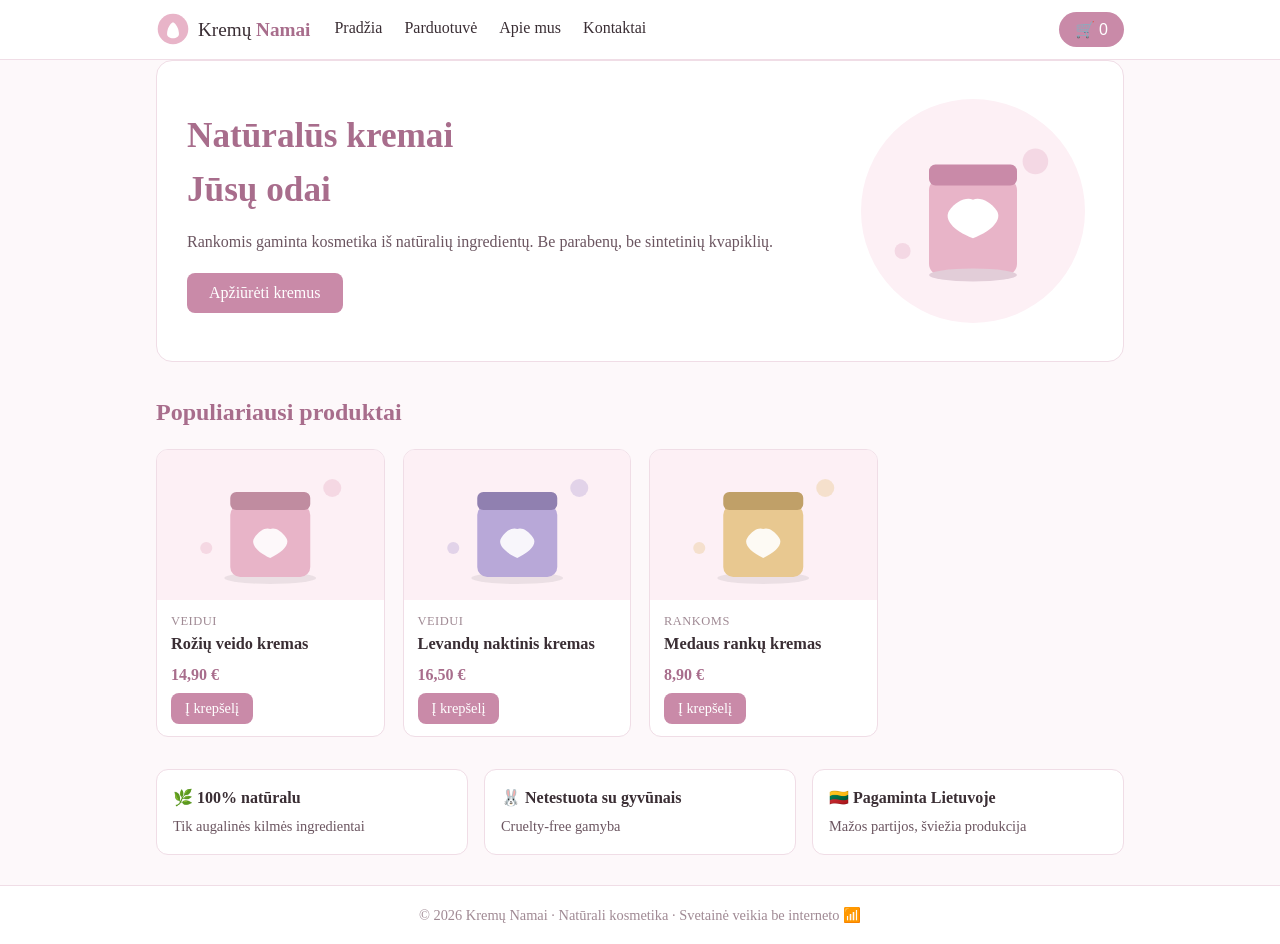
==== data/index.html @ 72586d62 "Add ESP32 WiFi shop Co-authored-by: Copilot App <223556219+Copilot@users.noreply.github.com>" ====
<!DOCTYPE html>
<html lang="lt">
<head>
<meta charset="UTF-8">
<meta name="viewport" content="width=device-width, initial-scale=1.0">
<title>Kremų Namai – Natūrali kosmetika</title>
<link rel="stylesheet" href="style.css">
<link rel="icon" href="favicon.svg" type="image/svg+xml">
</head>
<body>

<header>
  <div class="wrap header-in">
    <a href="#" class="logo" onclick="show('home');return false;">
      <svg viewBox="0 0 40 40" width="34" height="34"><circle cx="20" cy="20" r="18" fill="#e8b4c8"/><path d="M13 26c0-6 3-12 7-14 4 2 7 8 7 14 0 3-3 5-7 5s-7-2-7-5z" fill="#fff"/></svg>
      <span>Kremų <b>Namai</b></span>
    </a>
    <nav>
      <a href="#" onclick="show('home');return false;">Pradžia</a>
      <a href="#" onclick="show('shop');return false;">Parduotuvė</a>
      <a href="#" onclick="show('about');return false;">Apie mus</a>
      <a href="#" onclick="show('contact');return false;">Kontaktai</a>
    </nav>
    <button class="cart-btn" onclick="show('cart')">
      🛒 <span id="cartCount">0</span>
    </button>
  </div>
</header>

<main class="wrap">

<!-- PRADŽIA -->
<section id="page-home" class="page">
  <div class="hero">
    <div class="hero-txt">
      <h1>Natūralūs kremai<br>Jūsų odai</h1>
      <p>Rankomis gaminta kosmetika iš natūralių ingredientų. Be parabenų, be sintetinių kvapiklių.</p>
      <button class="btn" onclick="show('shop')">Apžiūrėti kremus</button>
    </div>
    <svg class="hero-img" viewBox="0 0 300 300">
      <circle cx="150" cy="150" r="140" fill="#fdf0f5"/>
      <rect x="95" y="110" width="110" height="120" rx="14" fill="#e8b4c8"/>
      <rect x="95" y="92" width="110" height="26" rx="8" fill="#c98aa8"/>
      <ellipse cx="150" cy="230" rx="55" ry="8" fill="#e2cdd8"/>
      <path d="M120 150c8-12 22-18 30-14 8-4 22 2 30 14 6 10-4 24-30 34-26-10-36-24-30-34z" fill="#fff"/>
      <circle cx="228" cy="88" r="16" fill="#f4d8e4"/>
      <circle cx="62" cy="200" r="10" fill="#f4d8e4"/>
    </svg>
  </div>

  <h2 class="sec-t">Populiariausi produktai</h2>
  <div class="grid" id="featured"></div>

  <div class="perks">
    <div class="perk"><b>🌿 100% natūralu</b><span>Tik augalinės kilmės ingredientai</span></div>
    <div class="perk"><b>🐰 Netestuota su gyvūnais</b><span>Cruelty-free gamyba</span></div>
    <div class="perk"><b>🇱🇹 Pagaminta Lietuvoje</b><span>Mažos partijos, šviežia produkcija</span></div>
  </div>
</section>

<!-- PARDUOTUVĖ -->
<section id="page-shop" class="page" hidden>
  <h2 class="sec-t">Visi kremai</h2>
  <div class="filters" id="filters"></div>
  <div class="grid" id="products"></div>
</section>

<!-- PRODUKTAS -->
<section id="page-product" class="page" hidden>
  <div id="productDetail"></div>
</section>

<!-- KREPŠELIS -->
<section id="page-cart" class="page" hidden>
  <h2 class="sec-t">Krepšelis</h2>
  <div id="cartItems"></div>
  <div id="checkoutBox" hidden>
    <h3>Užsakymo duomenys</h3>
    <form id="orderForm" onsubmit="sendOrder(event)">
      <input name="name" placeholder="Vardas, pavardė" required maxlength="60">
      <input name="phone" placeholder="Telefonas" required maxlength="20">
      <textarea name="note" placeholder="Pastabos (nebūtina)" maxlength="200"></textarea>
      <button class="btn" type="submit">Pateikti užsakymą</button>
    </form>
  </div>
  <div id="orderMsg" hidden></div>
</section>

<!-- APIE -->
<section id="page-about" class="page" hidden>
  <h2 class="sec-t">Apie mus</h2>
  <div class="card txt">
    <p>„Kremų Namai" – maža šeimos manufaktūra, gaminanti natūralią odos priežiūros kosmetiką nuo 2018 m. Visi mūsų kremai gaminami rankomis, mažomis partijomis, naudojant tik patikrintus natūralius ingredientus.</p>
    <p>Mūsų filosofija paprasta: oda nusipelno geriausio, ką duoda gamta – šaltai spaustų aliejų, augalų ekstraktų ir eterinių aliejų. Jokių parabenų, silikonų ar sintetinių kvapiklių.</p>
    <p>Kiekvienas kremas turi savo istoriją ir receptą, tobulintą metų metus. Ačiū, kad renkatės natūralumą!</p>
  </div>
</section>

<!-- KONTAKTAI -->
<section id="page-contact" class="page" hidden>
  <h2 class="sec-t">Kontaktai</h2>
  <div class="card txt">
    <p><b>📍 Adresas:</b> Gėlių g. 12, Vilnius</p>
    <p><b>📞 Telefonas:</b> +370 600 00000</p>
    <p><b>✉️ El. paštas:</b> info@kremunamai.lt</p>
    <p><b>🕐 Darbo laikas:</b> I–V 9:00–18:00, VI 10:00–14:00</p>
    <p class="muted">Ši svetainė veikia autonomiškai – užsakymai priimami vietoje, o patvirtinami susisiekus telefonu.</p>
  </div>
</section>

</main>

<footer>
  <div class="wrap">© 2026 Kremų Namai · Natūrali kosmetika · Svetainė veikia be interneto 📶</div>
</footer>

<script src="app.js"></script>
</body>
</html>
---- data/style.css ----
*{margin:0;padding:0;box-sizing:border-box}
:root{--pink:#c98aa8;--pink-d:#a86d8c;--bg:#fdf8fa;--txt:#3a2e34;--card:#fff;--line:#f0dde6}
body{font-family:Georgia,'Times New Roman',serif;background:var(--bg);color:var(--txt);line-height:1.55}
.wrap{max-width:1000px;margin:0 auto;padding:0 16px}
header{background:#fff;border-bottom:1px solid var(--line);position:sticky;top:0;z-index:10}
.header-in{display:flex;align-items:center;gap:20px;padding:10px 16px;flex-wrap:wrap}
.logo{display:flex;align-items:center;gap:8px;text-decoration:none;color:var(--txt);font-size:1.2em}
.logo b{color:var(--pink-d)}
nav{display:flex;gap:14px;flex:1;flex-wrap:wrap}
nav a{color:var(--txt);text-decoration:none;padding:6px 4px;border-bottom:2px solid transparent}
nav a:hover{border-color:var(--pink)}
.cart-btn{background:var(--pink);color:#fff;border:0;border-radius:20px;padding:8px 16px;font-size:1em;cursor:pointer}
.cart-btn:hover{background:var(--pink-d)}
main{min-height:70vh;padding:24px 16px}
.page[hidden]{display:none}
.hero{display:flex;align-items:center;gap:30px;background:#fff;border-radius:16px;padding:30px;margin-bottom:32px;border:1px solid var(--line)}
.hero-txt{flex:1}
.hero h1{font-size:2.2em;color:var(--pink-d);margin-bottom:12px}
.hero p{margin-bottom:18px;color:#6b5560}
.hero-img{width:240px;max-width:40%}
.btn{background:var(--pink);color:#fff;border:0;border-radius:8px;padding:11px 22px;font-size:1em;cursor:pointer;font-family:inherit}
.btn:hover{background:var(--pink-d)}
.btn-sm{padding:7px 14px;font-size:.9em}
.sec-t{color:var(--pink-d);margin:8px 0 18px;font-size:1.5em}
.grid{display:grid;grid-template-columns:repeat(auto-fill,minmax(210px,1fr));gap:18px;margin-bottom:32px}
.card{background:var(--card);border:1px solid var(--line);border-radius:12px;overflow:hidden}
.p-card{cursor:pointer;transition:box-shadow .15s}
.p-card:hover{box-shadow:0 4px 16px rgba(200,140,170,.25)}
.p-card svg{width:100%;height:150px;display:block;background:#fdf0f5}
.p-body{padding:12px 14px}
.p-body h3{font-size:1.02em;margin-bottom:4px}
.p-cat{font-size:.78em;color:#a08a94;text-transform:uppercase;letter-spacing:.5px}
.p-price{font-weight:bold;color:var(--pink-d);margin:6px 0}
.perks{display:grid;grid-template-columns:repeat(auto-fit,minmax(220px,1fr));gap:16px;margin-bottom:24px}
.perk{background:#fff;border:1px solid var(--line);border-radius:12px;padding:16px;display:flex;flex-direction:column;gap:4px}
.perk span{font-size:.9em;color:#6b5560}
.filters{display:flex;gap:8px;flex-wrap:wrap;margin-bottom:18px}
.filters button{background:#fff;border:1px solid var(--pink);color:var(--pink-d);border-radius:16px;padding:6px 14px;cursor:pointer;font-family:inherit}
.filters button.on{background:var(--pink);color:#fff}
.detail{display:flex;gap:28px;background:#fff;border:1px solid var(--line);border-radius:16px;padding:26px;flex-wrap:wrap}
.detail svg{width:280px;max-width:100%;border-radius:12px;background:#fdf0f5}
.detail-txt{flex:1;min-width:250px}
.detail h2{color:var(--pink-d);margin-bottom:8px}
.detail .p-price{font-size:1.4em}
.detail ul{margin:10px 0 16px 20px;color:#6b5560}
.qty{display:inline-flex;align-items:center;gap:10px;margin:10px 0}
.qty button{width:32px;height:32px;border:1px solid var(--pink);background:#fff;color:var(--pink-d);border-radius:8px;cursor:pointer;font-size:1.1em}
.cart-row{display:flex;align-items:center;gap:12px;background:#fff;border:1px solid var(--line);border-radius:10px;padding:10px 14px;margin-bottom:10px;flex-wrap:wrap}
.cart-row svg{width:54px;height:54px;border-radius:8px;background:#fdf0f5;flex-shrink:0}
.cart-row .grow{flex:1;min-width:120px}
.cart-row .x{background:none;border:0;color:#c66;font-size:1.2em;cursor:pointer}
.cart-total{text-align:right;font-size:1.2em;margin:14px 0}
#checkoutBox{background:#fff;border:1px solid var(--line);border-radius:12px;padding:20px;max-width:480px}
#checkoutBox h3{margin-bottom:12px;color:var(--pink-d)}
form input,form textarea{width:100%;padding:10px;margin-bottom:10px;border:1px solid var(--line);border-radius:8px;font-family:inherit;font-size:1em}
textarea{resize:vertical;min-height:70px}
#orderMsg{background:#e6f5e9;border:1px solid #b5dfc0;color:#2c6e3f;border-radius:12px;padding:18px;margin-top:14px}
.txt{padding:22px}
.txt p{margin-bottom:12px}
.muted{color:#a08a94;font-size:.9em}
.back{background:none;border:0;color:var(--pink-d);cursor:pointer;font-size:1em;margin-bottom:14px;font-family:inherit}
footer{background:#fff;border-top:1px solid var(--line);padding:18px 0;text-align:center;color:#a08a94;font-size:.9em;margin-top:30px}
@media(max-width:600px){.hero{flex-direction:column;text-align:center}.hero-img{max-width:60%}nav{order:3;width:100%;justify-content:center}}
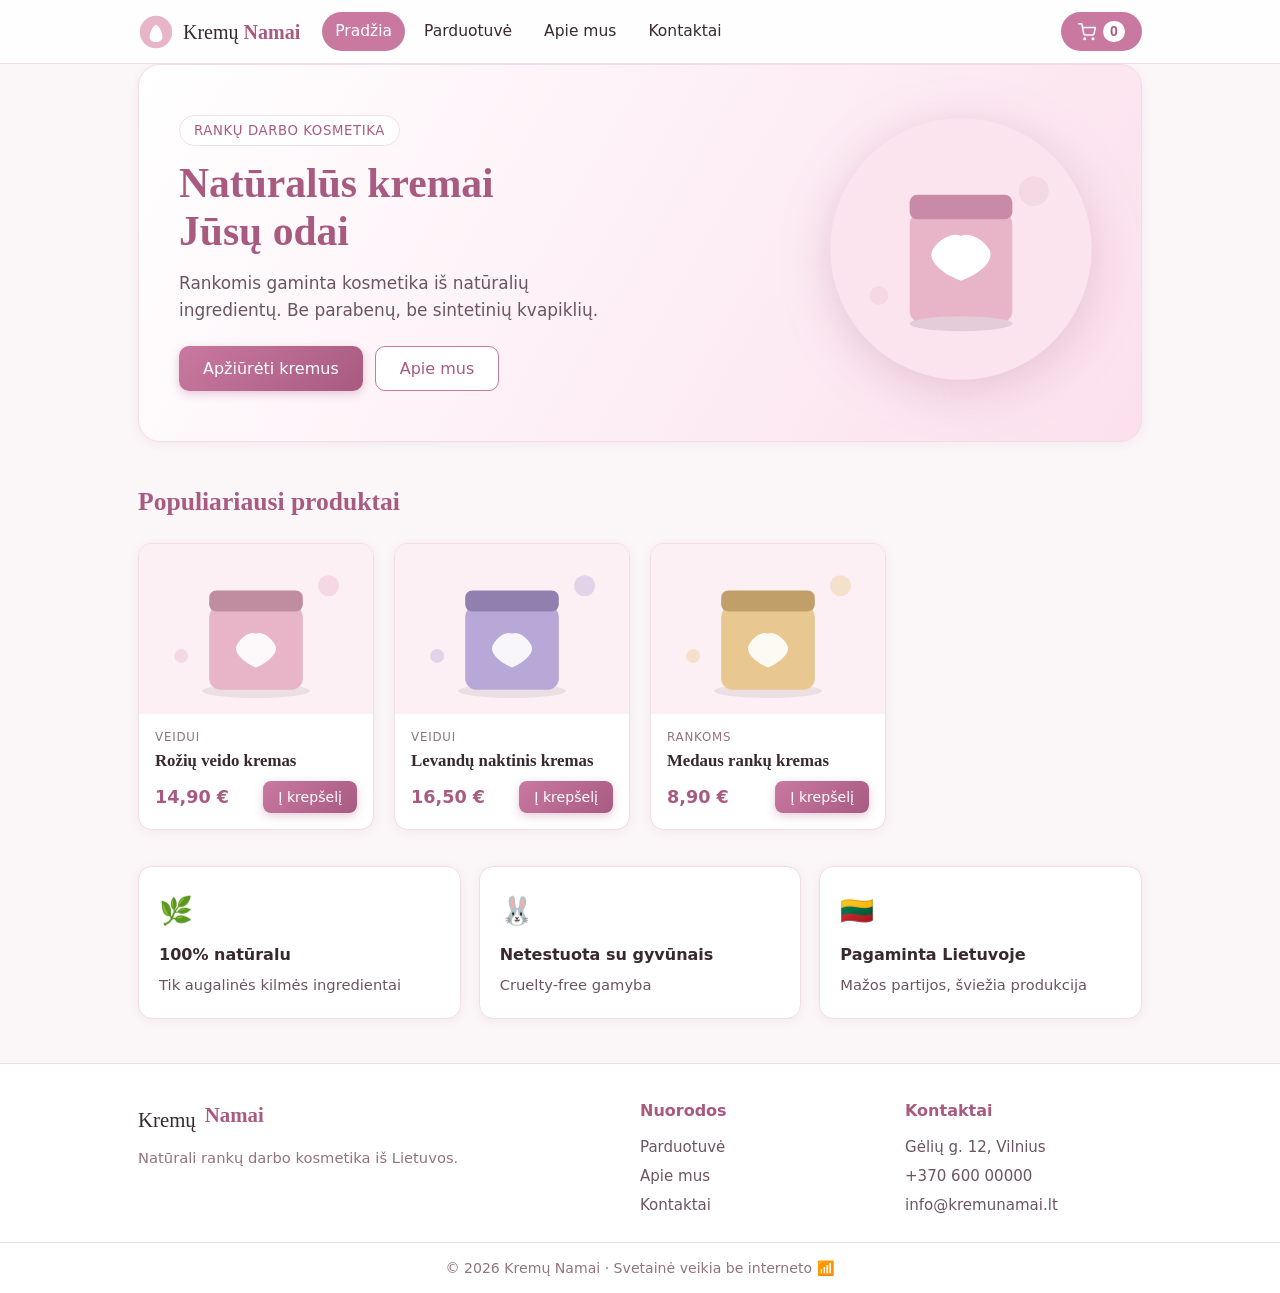
==== commit d901a158: "Atnaujintas dizainas, nuotrauku sistema, UX pataisymai Co-authored-by: Copilot App <223556219+Copilo" ====
--- a/data/index.html
+++ b/data/index.html
@@ -12,17 +12,21 @@
 <header>
   <div class="wrap header-in">
     <a href="#" class="logo" onclick="show('home');return false;">
-      <svg viewBox="0 0 40 40" width="34" height="34"><circle cx="20" cy="20" r="18" fill="#e8b4c8"/><path d="M13 26c0-6 3-12 7-14 4 2 7 8 7 14 0 3-3 5-7 5s-7-2-7-5z" fill="#fff"/></svg>
+      <svg viewBox="0 0 40 40" width="36" height="36"><circle cx="20" cy="20" r="18" fill="#e8b4c8"/><path d="M13 26c0-6 3-12 7-14 4 2 7 8 7 14 0 3-3 5-7 5s-7-2-7-5z" fill="#fff"/></svg>
       <span>Kremų <b>Namai</b></span>
     </a>
-    <nav>
-      <a href="#" onclick="show('home');return false;">Pradžia</a>
-      <a href="#" onclick="show('shop');return false;">Parduotuvė</a>
-      <a href="#" onclick="show('about');return false;">Apie mus</a>
-      <a href="#" onclick="show('contact');return false;">Kontaktai</a>
+    <button class="burger" onclick="toggleNav()" aria-label="Meniu">
+      <span></span><span></span><span></span>
+    </button>
+    <nav id="nav">
+      <a href="#" data-p="home" class="act" onclick="show('home');return false;">Pradžia</a>
+      <a href="#" data-p="shop" onclick="show('shop');return false;">Parduotuvė</a>
+      <a href="#" data-p="about" onclick="show('about');return false;">Apie mus</a>
+      <a href="#" data-p="contact" onclick="show('contact');return false;">Kontaktai</a>
     </nav>
-    <button class="cart-btn" onclick="show('cart')">
-      🛒 <span id="cartCount">0</span>
+    <button class="cart-btn" onclick="show('cart')" aria-label="Krepšelis">
+      <svg viewBox="0 0 24 24" width="18" height="18" fill="none" stroke="currentColor" stroke-width="2" stroke-linecap="round" stroke-linejoin="round"><circle cx="9" cy="21" r="1"/><circle cx="20" cy="21" r="1"/><path d="M1 1h4l2.68 13.39a2 2 0 0 0 2 1.61h9.72a2 2 0 0 0 2-1.61L23 6H6"/></svg>
+      <span id="cartCount">0</span>
     </button>
   </div>
 </header>
@@ -33,28 +37,37 @@
 <section id="page-home" class="page">
   <div class="hero">
     <div class="hero-txt">
+      <div class="hero-tag">Rankų darbo kosmetika</div>
       <h1>Natūralūs kremai<br>Jūsų odai</h1>
       <p>Rankomis gaminta kosmetika iš natūralių ingredientų. Be parabenų, be sintetinių kvapiklių.</p>
-      <button class="btn" onclick="show('shop')">Apžiūrėti kremus</button>
+      <div class="hero-btns">
+        <button class="btn" onclick="show('shop')">Apžiūrėti kremus</button>
+        <button class="btn btn-o" onclick="show('about')">Apie mus</button>
+      </div>
     </div>
-    <svg class="hero-img" viewBox="0 0 300 300">
-      <circle cx="150" cy="150" r="140" fill="#fdf0f5"/>
-      <rect x="95" y="110" width="110" height="120" rx="14" fill="#e8b4c8"/>
-      <rect x="95" y="92" width="110" height="26" rx="8" fill="#c98aa8"/>
-      <ellipse cx="150" cy="230" rx="55" ry="8" fill="#e2cdd8"/>
-      <path d="M120 150c8-12 22-18 30-14 8-4 22 2 30 14 6 10-4 24-30 34-26-10-36-24-30-34z" fill="#fff"/>
-      <circle cx="228" cy="88" r="16" fill="#f4d8e4"/>
-      <circle cx="62" cy="200" r="10" fill="#f4d8e4"/>
-    </svg>
+    <div class="hero-media">
+      <svg class="hero-img" viewBox="0 0 300 300" aria-hidden="true">
+        <circle cx="150" cy="150" r="140" fill="#fbe4ee"/>
+        <rect x="95" y="110" width="110" height="120" rx="14" fill="#e8b4c8"/>
+        <rect x="95" y="92" width="110" height="26" rx="8" fill="#c98aa8"/>
+        <ellipse cx="150" cy="230" rx="55" ry="8" fill="#e2cdd8"/>
+        <path d="M120 150c8-12 22-18 30-14 8-4 22 2 30 14 6 10-4 24-30 34-26-10-36-24-30-34z" fill="#fff"/>
+        <circle cx="228" cy="88" r="16" fill="#f4d8e4"/>
+        <circle cx="62" cy="200" r="10" fill="#f4d8e4"/>
+      </svg>
+      <!-- Jūsų nuotrauka: data/img/hero.jpg (žr. img/README.txt) -->
+      <img class="hero-photo" src="img/hero.jpg" alt="Kremų Namai"
+        onload="this.classList.add('ok')" onerror="this.remove()">
+    </div>
   </div>
 
   <h2 class="sec-t">Populiariausi produktai</h2>
   <div class="grid" id="featured"></div>
 
   <div class="perks">
-    <div class="perk"><b>🌿 100% natūralu</b><span>Tik augalinės kilmės ingredientai</span></div>
-    <div class="perk"><b>🐰 Netestuota su gyvūnais</b><span>Cruelty-free gamyba</span></div>
-    <div class="perk"><b>🇱🇹 Pagaminta Lietuvoje</b><span>Mažos partijos, šviežia produkcija</span></div>
+    <div class="perk"><div class="perk-ico">🌿</div><b>100% natūralu</b><span>Tik augalinės kilmės ingredientai</span></div>
+    <div class="perk"><div class="perk-ico">🐰</div><b>Netestuota su gyvūnais</b><span>Cruelty-free gamyba</span></div>
+    <div class="perk"><div class="perk-ico">🇱🇹</div><b>Pagaminta Lietuvoje</b><span>Mažos partijos, šviežia produkcija</span></div>
   </div>
 </section>
 
@@ -74,11 +87,11 @@
 <section id="page-cart" class="page" hidden>
   <h2 class="sec-t">Krepšelis</h2>
   <div id="cartItems"></div>
-  <div id="checkoutBox" hidden>
+  <div id="checkoutBox" class="card" hidden>
     <h3>Užsakymo duomenys</h3>
     <form id="orderForm" onsubmit="sendOrder(event)">
-      <input name="name" placeholder="Vardas, pavardė" required maxlength="60">
-      <input name="phone" placeholder="Telefonas" required maxlength="20">
+      <input name="name" placeholder="Vardas, pavardė" required maxlength="60" autocomplete="name">
+      <input name="phone" type="tel" placeholder="Telefonas" required maxlength="20" autocomplete="tel">
       <textarea name="note" placeholder="Pastabos (nebūtina)" maxlength="200"></textarea>
       <button class="btn" type="submit">Pateikti užsakymą</button>
     </form>
@@ -89,6 +102,9 @@
 <!-- APIE -->
 <section id="page-about" class="page" hidden>
   <h2 class="sec-t">Apie mus</h2>
+  <!-- Jūsų nuotrauka: data/img/about.jpg (žr. img/README.txt) -->
+  <img class="about-photo" src="img/about.jpg" alt="Mūsų dirbtuvės"
+    onload="this.classList.add('ok')" onerror="this.remove()">
   <div class="card txt">
     <p>„Kremų Namai" – maža šeimos manufaktūra, gaminanti natūralią odos priežiūros kosmetiką nuo 2018 m. Visi mūsų kremai gaminami rankomis, mažomis partijomis, naudojant tik patikrintus natūralius ingredientus.</p>
     <p>Mūsų filosofija paprasta: oda nusipelno geriausio, ką duoda gamta – šaltai spaustų aliejų, augalų ekstraktų ir eterinių aliejų. Jokių parabenų, silikonų ar sintetinių kvapiklių.</p>
@@ -99,20 +115,40 @@
 <!-- KONTAKTAI -->
 <section id="page-contact" class="page" hidden>
   <h2 class="sec-t">Kontaktai</h2>
-  <div class="card txt">
-    <p><b>📍 Adresas:</b> Gėlių g. 12, Vilnius</p>
-    <p><b>📞 Telefonas:</b> +370 600 00000</p>
-    <p><b>✉️ El. paštas:</b> info@kremunamai.lt</p>
-    <p><b>🕐 Darbo laikas:</b> I–V 9:00–18:00, VI 10:00–14:00</p>
-    <p class="muted">Ši svetainė veikia autonomiškai – užsakymai priimami vietoje, o patvirtinami susisiekus telefonu.</p>
+  <div class="contact-grid">
+    <div class="card c-item"><div class="perk-ico">📍</div><b>Adresas</b><span>Gėlių g. 12, Vilnius</span></div>
+    <div class="card c-item"><div class="perk-ico">📞</div><b>Telefonas</b><span>+370 600 00000</span></div>
+    <div class="card c-item"><div class="perk-ico">✉️</div><b>El. paštas</b><span>info@kremunamai.lt</span></div>
+    <div class="card c-item"><div class="perk-ico">🕐</div><b>Darbo laikas</b><span>I–V 9:00–18:00<br>VI 10:00–14:00</span></div>
   </div>
+  <p class="muted center">Ši svetainė veikia autonomiškai – užsakymai priimami vietoje, o patvirtinami susisiekus telefonu.</p>
 </section>
 
 </main>
 
 <footer>
-  <div class="wrap">© 2026 Kremų Namai · Natūrali kosmetika · Svetainė veikia be interneto 📶</div>
+  <div class="wrap foot-in">
+    <div>
+      <div class="logo foot-logo">Kremų <b>Namai</b></div>
+      <p class="muted">Natūrali rankų darbo kosmetika iš Lietuvos.</p>
+    </div>
+    <div>
+      <b>Nuorodos</b>
+      <a href="#" onclick="show('shop');return false;">Parduotuvė</a>
+      <a href="#" onclick="show('about');return false;">Apie mus</a>
+      <a href="#" onclick="show('contact');return false;">Kontaktai</a>
+    </div>
+    <div>
+      <b>Kontaktai</b>
+      <span>Gėlių g. 12, Vilnius</span>
+      <span>+370 600 00000</span>
+      <span>info@kremunamai.lt</span>
+    </div>
+  </div>
+  <div class="foot-btm">© 2026 Kremų Namai · Svetainė veikia be interneto 📶</div>
 </footer>
+
+<div id="toast" role="status"></div>
 
 <script src="app.js"></script>
 </body>
--- a/data/style.css
+++ b/data/style.css
@@ -1,63 +1,242 @@
+/* Kremų Namai – dizainas (offline, be išorinių šriftų/CDN) */
 *{margin:0;padding:0;box-sizing:border-box}
-:root{--pink:#c98aa8;--pink-d:#a86d8c;--bg:#fdf8fa;--txt:#3a2e34;--card:#fff;--line:#f0dde6}
-body{font-family:Georgia,'Times New Roman',serif;background:var(--bg);color:var(--txt);line-height:1.55}
-.wrap{max-width:1000px;margin:0 auto;padding:0 16px}
-header{background:#fff;border-bottom:1px solid var(--line);position:sticky;top:0;z-index:10}
-.header-in{display:flex;align-items:center;gap:20px;padding:10px 16px;flex-wrap:wrap}
-.logo{display:flex;align-items:center;gap:8px;text-decoration:none;color:var(--txt);font-size:1.2em}
+:root{
+  --pink:#c9799f;--pink-d:#a85a80;--pink-l:#f6dce8;
+  --bg:#fbf6f8;--txt:#38292f;--mut:#93737f;
+  --card:#fff;--line:#f0dde6;
+  --sh:0 2px 10px rgba(168,90,128,.08);
+  --sh-h:0 12px 28px rgba(168,90,128,.22);
+  --r:14px;
+}
+html{scroll-behavior:smooth}
+body{
+  font-family:'Segoe UI',system-ui,-apple-system,Roboto,Arial,sans-serif;
+  background:var(--bg);color:var(--txt);line-height:1.6;
+}
+h1,h2,h3,.logo{font-family:Georgia,'Times New Roman',serif}
+.wrap{max-width:1040px;margin:0 auto;padding:0 18px}
+.center{text-align:center}
+.muted{color:var(--mut);font-size:.92em}
+
+/* --- header --- */
+header{
+  background:rgba(255,255,255,.85);backdrop-filter:blur(10px);
+  border-bottom:1px solid var(--line);position:sticky;top:0;z-index:50;
+}
+.header-in{display:flex;align-items:center;gap:22px;padding:12px 18px}
+.logo{display:flex;align-items:center;gap:9px;text-decoration:none;color:var(--txt);font-size:1.25em;white-space:nowrap}
 .logo b{color:var(--pink-d)}
-nav{display:flex;gap:14px;flex:1;flex-wrap:wrap}
-nav a{color:var(--txt);text-decoration:none;padding:6px 4px;border-bottom:2px solid transparent}
-nav a:hover{border-color:var(--pink)}
-.cart-btn{background:var(--pink);color:#fff;border:0;border-radius:20px;padding:8px 16px;font-size:1em;cursor:pointer}
+nav{display:flex;gap:6px;flex:1}
+nav a{
+  color:var(--txt);text-decoration:none;padding:7px 13px;border-radius:20px;
+  font-size:.97em;transition:background .15s,color .15s;
+}
+nav a:hover{background:var(--pink-l)}
+nav a.act{background:var(--pink);color:#fff}
+.cart-btn{
+  display:flex;align-items:center;gap:7px;
+  background:var(--pink);color:#fff;border:0;border-radius:22px;
+  padding:9px 17px;font-size:1em;cursor:pointer;transition:background .15s,transform .1s;
+}
 .cart-btn:hover{background:var(--pink-d)}
-main{min-height:70vh;padding:24px 16px}
+.cart-btn:active{transform:scale(.96)}
+#cartCount{
+  background:#fff;color:var(--pink-d);border-radius:12px;
+  min-width:22px;padding:0 6px;text-align:center;font-weight:700;font-size:.88em;line-height:1.5;
+}
+#cartCount.pop{animation:pop .35s ease}
+@keyframes pop{40%{transform:scale(1.45)}}
+.burger{display:none;background:none;border:0;cursor:pointer;padding:6px;margin-left:auto}
+.burger span{display:block;width:24px;height:2.5px;background:var(--pink-d);margin:5px 0;border-radius:2px;transition:.2s}
+
+/* --- puslapiai --- */
+main{min-height:70vh;padding:28px 18px}
 .page[hidden]{display:none}
-.hero{display:flex;align-items:center;gap:30px;background:#fff;border-radius:16px;padding:30px;margin-bottom:32px;border:1px solid var(--line)}
-.hero-txt{flex:1}
-.hero h1{font-size:2.2em;color:var(--pink-d);margin-bottom:12px}
-.hero p{margin-bottom:18px;color:#6b5560}
-.hero-img{width:240px;max-width:40%}
-.btn{background:var(--pink);color:#fff;border:0;border-radius:8px;padding:11px 22px;font-size:1em;cursor:pointer;font-family:inherit}
-.btn:hover{background:var(--pink-d)}
-.btn-sm{padding:7px 14px;font-size:.9em}
-.sec-t{color:var(--pink-d);margin:8px 0 18px;font-size:1.5em}
-.grid{display:grid;grid-template-columns:repeat(auto-fill,minmax(210px,1fr));gap:18px;margin-bottom:32px}
-.card{background:var(--card);border:1px solid var(--line);border-radius:12px;overflow:hidden}
-.p-card{cursor:pointer;transition:box-shadow .15s}
-.p-card:hover{box-shadow:0 4px 16px rgba(200,140,170,.25)}
-.p-card svg{width:100%;height:150px;display:block;background:#fdf0f5}
-.p-body{padding:12px 14px}
-.p-body h3{font-size:1.02em;margin-bottom:4px}
-.p-cat{font-size:.78em;color:#a08a94;text-transform:uppercase;letter-spacing:.5px}
-.p-price{font-weight:bold;color:var(--pink-d);margin:6px 0}
-.perks{display:grid;grid-template-columns:repeat(auto-fit,minmax(220px,1fr));gap:16px;margin-bottom:24px}
-.perk{background:#fff;border:1px solid var(--line);border-radius:12px;padding:16px;display:flex;flex-direction:column;gap:4px}
-.perk span{font-size:.9em;color:#6b5560}
-.filters{display:flex;gap:8px;flex-wrap:wrap;margin-bottom:18px}
-.filters button{background:#fff;border:1px solid var(--pink);color:var(--pink-d);border-radius:16px;padding:6px 14px;cursor:pointer;font-family:inherit}
-.filters button.on{background:var(--pink);color:#fff}
-.detail{display:flex;gap:28px;background:#fff;border:1px solid var(--line);border-radius:16px;padding:26px;flex-wrap:wrap}
-.detail svg{width:280px;max-width:100%;border-radius:12px;background:#fdf0f5}
+.page.fade{animation:fadein .3s ease}
+@keyframes fadein{from{opacity:0;transform:translateY(8px)}to{opacity:1;transform:none}}
+.sec-t{color:var(--pink-d);margin:10px 0 20px;font-size:1.6em}
+
+/* --- hero --- */
+.hero{
+  display:flex;align-items:center;gap:36px;
+  background:linear-gradient(120deg,#fff 0%,#fdeef5 55%,#fbe0ec 100%);
+  border-radius:22px;padding:44px 40px;margin-bottom:40px;
+  border:1px solid var(--line);box-shadow:var(--sh);overflow:hidden;
+}
+.hero-txt{flex:1;min-width:230px}
+.hero-tag{
+  display:inline-block;background:#fff;color:var(--pink-d);
+  border:1px solid var(--pink-l);border-radius:20px;padding:4px 14px;
+  font-size:.83em;letter-spacing:.6px;text-transform:uppercase;margin-bottom:14px;
+}
+.hero h1{font-size:2.6em;color:var(--pink-d);margin-bottom:14px;line-height:1.15}
+.hero p{margin-bottom:22px;color:#6b5560;font-size:1.06em;max-width:420px}
+.hero-btns{display:flex;gap:12px;flex-wrap:wrap}
+.hero-media{position:relative;width:280px;max-width:42%;aspect-ratio:1;flex-shrink:0}
+.hero-img{width:100%;height:100%;filter:drop-shadow(0 10px 24px rgba(168,90,128,.25))}
+.hero-photo{
+  display:none;position:absolute;inset:0;width:100%;height:100%;
+  object-fit:cover;border-radius:50%;
+  box-shadow:0 10px 30px rgba(168,90,128,.3);border:6px solid #fff;
+}
+.hero-photo.ok{display:block}
+.hero-photo.ok+.hero-img,.hero-media:has(.hero-photo.ok) .hero-img{visibility:hidden}
+
+/* --- mygtukai --- */
+.btn{
+  background:linear-gradient(135deg,var(--pink),var(--pink-d));color:#fff;
+  border:0;border-radius:10px;padding:12px 24px;font-size:1em;cursor:pointer;
+  font-family:inherit;transition:transform .12s,box-shadow .12s;box-shadow:0 3px 10px rgba(168,90,128,.3);
+}
+.btn:hover{transform:translateY(-2px);box-shadow:0 6px 16px rgba(168,90,128,.4)}
+.btn:active{transform:none}
+.btn:disabled{opacity:.6;cursor:default;transform:none}
+.btn-sm{padding:8px 15px;font-size:.88em;border-radius:8px}
+.btn-o{background:#fff;color:var(--pink-d);border:1.5px solid var(--pink);box-shadow:none}
+.btn-o:hover{background:var(--pink-l)}
+
+/* --- kortelės / grid --- */
+.grid{display:grid;grid-template-columns:repeat(auto-fill,minmax(215px,1fr));gap:20px;margin-bottom:36px}
+.card{background:var(--card);border:1px solid var(--line);border-radius:var(--r);overflow:hidden;box-shadow:var(--sh)}
+.p-card{cursor:pointer;transition:transform .18s,box-shadow .18s}
+.p-card:hover{transform:translateY(-5px);box-shadow:var(--sh-h)}
+
+/* paveikslėlis: SVG fallback + jūsų nuotrauka img/p{id}.jpg */
+.p-img{position:relative;width:100%;height:170px;background:#fdf0f5;overflow:hidden}
+.p-img svg{width:100%;height:100%;display:block}
+.p-img img{position:absolute;inset:0;width:100%;height:100%;object-fit:cover;opacity:0;transition:opacity .3s}
+.p-img img.ok{opacity:1}
+.p-card:hover .p-img img.ok{transform:scale(1.04)}
+.p-img img{transition:opacity .3s,transform .3s}
+
+.p-body{padding:14px 16px 16px}
+.p-body h3{font-size:1.05em;margin:3px 0 2px;line-height:1.3}
+.p-cat{font-size:.74em;color:var(--mut);text-transform:uppercase;letter-spacing:.8px}
+.p-price{font-weight:700;color:var(--pink-d);font-size:1.1em}
+.p-row{display:flex;align-items:center;justify-content:space-between;margin-top:10px;gap:8px}
+
+/* --- privalumai --- */
+.perks{display:grid;grid-template-columns:repeat(auto-fit,minmax(230px,1fr));gap:18px;margin-bottom:28px}
+.perk{
+  background:#fff;border:1px solid var(--line);border-radius:var(--r);
+  padding:22px 20px;display:flex;flex-direction:column;gap:5px;box-shadow:var(--sh);
+}
+.perk-ico{font-size:1.7em;margin-bottom:4px}
+.perk span{font-size:.92em;color:#6b5560}
+
+/* --- filtrai --- */
+.filters{display:flex;gap:9px;flex-wrap:wrap;margin-bottom:22px}
+.filters button{
+  background:#fff;border:1.5px solid var(--pink-l);color:var(--pink-d);
+  border-radius:20px;padding:7px 17px;cursor:pointer;font-family:inherit;font-size:.95em;
+  transition:all .15s;
+}
+.filters button:hover{border-color:var(--pink)}
+.filters button.on{background:var(--pink);border-color:var(--pink);color:#fff;box-shadow:0 3px 8px rgba(168,90,128,.3)}
+
+/* --- produkto detalė --- */
+.detail{display:flex;gap:32px;background:#fff;border:1px solid var(--line);border-radius:18px;padding:30px;flex-wrap:wrap;box-shadow:var(--sh)}
+.detail .p-img{width:300px;max-width:100%;height:240px;border-radius:var(--r);flex-shrink:0}
 .detail-txt{flex:1;min-width:250px}
-.detail h2{color:var(--pink-d);margin-bottom:8px}
-.detail .p-price{font-size:1.4em}
+.detail h2{color:var(--pink-d);margin-bottom:8px;font-size:1.7em}
+.detail .p-price{font-size:1.5em;margin:4px 0 10px}
 .detail ul{margin:10px 0 16px 20px;color:#6b5560}
-.qty{display:inline-flex;align-items:center;gap:10px;margin:10px 0}
-.qty button{width:32px;height:32px;border:1px solid var(--pink);background:#fff;color:var(--pink-d);border-radius:8px;cursor:pointer;font-size:1.1em}
-.cart-row{display:flex;align-items:center;gap:12px;background:#fff;border:1px solid var(--line);border-radius:10px;padding:10px 14px;margin-bottom:10px;flex-wrap:wrap}
-.cart-row svg{width:54px;height:54px;border-radius:8px;background:#fdf0f5;flex-shrink:0}
-.cart-row .grow{flex:1;min-width:120px}
-.cart-row .x{background:none;border:0;color:#c66;font-size:1.2em;cursor:pointer}
-.cart-total{text-align:right;font-size:1.2em;margin:14px 0}
-#checkoutBox{background:#fff;border:1px solid var(--line);border-radius:12px;padding:20px;max-width:480px}
-#checkoutBox h3{margin-bottom:12px;color:var(--pink-d)}
-form input,form textarea{width:100%;padding:10px;margin-bottom:10px;border:1px solid var(--line);border-radius:8px;font-family:inherit;font-size:1em}
-textarea{resize:vertical;min-height:70px}
-#orderMsg{background:#e6f5e9;border:1px solid #b5dfc0;color:#2c6e3f;border-radius:12px;padding:18px;margin-top:14px}
-.txt{padding:22px}
-.txt p{margin-bottom:12px}
-.muted{color:#a08a94;font-size:.9em}
-.back{background:none;border:0;color:var(--pink-d);cursor:pointer;font-size:1em;margin-bottom:14px;font-family:inherit}
-footer{background:#fff;border-top:1px solid var(--line);padding:18px 0;text-align:center;color:#a08a94;font-size:.9em;margin-top:30px}
-@media(max-width:600px){.hero{flex-direction:column;text-align:center}.hero-img{max-width:60%}nav{order:3;width:100%;justify-content:center}}
+.back{
+  background:none;border:0;color:var(--pink-d);cursor:pointer;
+  font-size:1em;margin-bottom:16px;font-family:inherit;padding:4px 0;
+}
+.back:hover{text-decoration:underline}
+
+/* --- kiekis --- */
+.qty{display:inline-flex;align-items:center;gap:12px;margin:10px 0}
+.qty button{
+  width:34px;height:34px;border:1.5px solid var(--pink);background:#fff;color:var(--pink-d);
+  border-radius:9px;cursor:pointer;font-size:1.15em;transition:background .15s;
+}
+.qty button:hover{background:var(--pink-l)}
+.qty span{min-width:20px;text-align:center;font-weight:600}
+
+/* --- krepšelis --- */
+.cart-row{
+  display:flex;align-items:center;gap:14px;background:#fff;border:1px solid var(--line);
+  border-radius:12px;padding:12px 16px;margin-bottom:12px;flex-wrap:wrap;box-shadow:var(--sh);
+}
+.cart-row .p-img{width:58px;height:58px;border-radius:10px;flex-shrink:0}
+.cart-row .grow{flex:1;min-width:130px}
+.row-sum{min-width:70px;text-align:right;color:var(--pink-d)}
+.cart-row .x{
+  background:none;border:0;color:#c66;font-size:1.15em;cursor:pointer;
+  width:32px;height:32px;border-radius:8px;transition:background .15s;
+}
+.cart-row .x:hover{background:#fdeaea}
+.cart-total{text-align:right;font-size:1.3em;margin:18px 4px;color:var(--pink-d)}
+.empty{text-align:center;padding:50px 20px;color:var(--mut)}
+.empty-ico{font-size:3em;margin-bottom:10px;opacity:.5}
+.empty p{margin-bottom:18px;font-size:1.1em}
+#checkoutBox{padding:24px;max-width:500px}
+#checkoutBox h3{margin-bottom:14px;color:var(--pink-d)}
+form input,form textarea{
+  width:100%;padding:12px 14px;margin-bottom:12px;border:1.5px solid var(--line);
+  border-radius:10px;font-family:inherit;font-size:1em;background:#fdfafc;
+  transition:border-color .15s;
+}
+form input:focus,form textarea:focus{outline:none;border-color:var(--pink)}
+textarea{resize:vertical;min-height:72px}
+#orderMsg{
+  background:#e9f7ee;border:1px solid #b5dfc0;color:#2c6e3f;border-radius:var(--r);
+  padding:20px;margin-top:16px;font-size:1.05em;box-shadow:var(--sh);
+}
+
+/* --- apie / kontaktai --- */
+.txt{padding:26px 28px}
+.txt p{margin-bottom:13px}
+.about-photo{display:none;width:100%;max-height:340px;object-fit:cover;border-radius:var(--r);margin-bottom:20px;box-shadow:var(--sh)}
+.about-photo.ok{display:block}
+.contact-grid{display:grid;grid-template-columns:repeat(auto-fit,minmax(210px,1fr));gap:18px;margin-bottom:22px}
+.c-item{padding:24px 20px;display:flex;flex-direction:column;gap:4px;text-align:center;align-items:center}
+.c-item span{color:#6b5560;font-size:.95em}
+
+/* --- footer --- */
+footer{background:#fff;border-top:1px solid var(--line);margin-top:44px}
+.foot-in{
+  display:grid;grid-template-columns:2fr 1fr 1fr;gap:28px;
+  padding:34px 18px 22px;
+}
+.foot-in b{display:block;margin-bottom:9px;color:var(--pink-d)}
+.foot-in a,.foot-in span{display:block;color:#6b5560;text-decoration:none;font-size:.94em;padding:2.5px 0}
+.foot-in a:hover{color:var(--pink-d)}
+.foot-logo{font-size:1.3em;margin-bottom:6px}
+.foot-btm{
+  border-top:1px solid var(--line);text-align:center;
+  padding:14px;color:var(--mut);font-size:.88em;
+}
+
+/* --- toast --- */
+#toast{
+  position:fixed;bottom:26px;left:50%;transform:translate(-50%,80px);
+  background:var(--txt);color:#fff;padding:12px 26px;border-radius:24px;
+  font-size:.98em;box-shadow:0 8px 24px rgba(0,0,0,.25);
+  opacity:0;pointer-events:none;transition:transform .3s ease,opacity .3s ease;z-index:100;
+}
+#toast.show{transform:translate(-50%,0);opacity:1}
+
+/* --- mobilus --- */
+@media(max-width:720px){
+  .burger{display:block}
+  nav{
+    display:none;position:absolute;top:100%;left:0;right:0;
+    background:#fff;border-bottom:1px solid var(--line);
+    flex-direction:column;padding:10px 18px 16px;gap:4px;box-shadow:0 12px 20px rgba(168,90,128,.12);
+  }
+  nav.open{display:flex}
+  nav a{padding:11px 14px}
+  .header-in{flex-wrap:nowrap}
+  .hero{flex-direction:column;text-align:center;padding:34px 22px;gap:24px}
+  .hero p{margin-left:auto;margin-right:auto}
+  .hero-btns{justify-content:center}
+  .hero-media{max-width:65%}
+  .hero h1{font-size:2em}
+  .foot-in{grid-template-columns:1fr;gap:22px;text-align:center}
+  .detail{padding:20px}
+  .detail .p-img{width:100%}
+}
